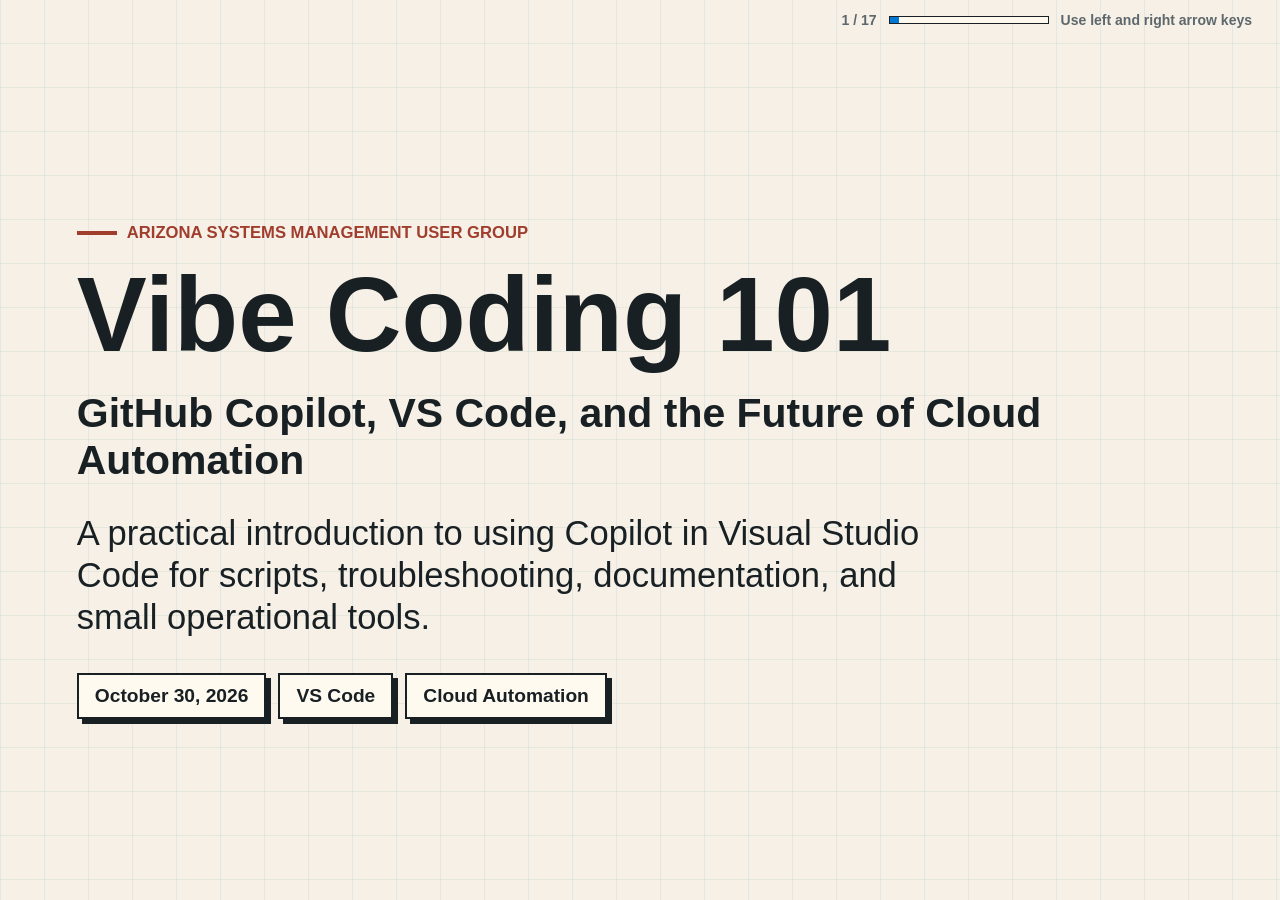
==== slides/index.html @ 4df2e49b "Add spec-driven development closing slide Co-authored-by: Copilot <223556219+Copilot@users.noreply.g" ====
<!doctype html>
<html lang="en">
<head>
  <meta charset="utf-8">
  <meta name="viewport" content="width=device-width, initial-scale=1">
  <title>Vibe Coding 101: GitHub Copilot, VS Code, and the Future of Cloud Automation</title>
  <style>
    :root {
      --bg: #f6f0e6;
      --ink: #182024;
      --muted: #5d676c;
      --panel: #fffaf0;
      --line: #d8cdbc;
      --cyan: #0078d4;
      --green: #16835a;
      --amber: #c77700;
      --brick: #a13d2d;
      --shadow: 0 18px 55px rgba(24, 32, 36, 0.16);
    }

    * {
      box-sizing: border-box;
    }

    body {
      margin: 0;
      height: 100vh;
      display: grid;
      grid-template-rows: auto minmax(0, 1fr);
      color: var(--ink);
      background:
        linear-gradient(90deg, rgba(0, 120, 212, 0.08) 1px, transparent 1px),
        linear-gradient(0deg, rgba(22, 131, 90, 0.07) 1px, transparent 1px),
        var(--bg);
      background-size: 44px 44px;
      font-family: "Aptos Display", "Segoe UI Variable Display", Candara, Calibri, sans-serif;
      overflow: hidden;
    }

    .deck {
      width: 100%;
      height: 100%;
      position: relative;
    }

    .slide {
      position: absolute;
      inset: 0;
      display: none;
      padding: clamp(32px, 6vw, 84px);
      align-items: safe center;
      overflow: auto;
    }

    .slide.active {
      display: flex;
    }

    .content {
      width: min(1180px, 100%);
      margin: 0 auto;
    }

    .presenter {
      display: grid;
      grid-template-columns: minmax(0, 1fr) minmax(220px, 360px);
      align-items: center;
      gap: clamp(28px, 5vw, 72px);
    }

    .presenter-photo {
      display: block;
      width: 100%;
      height: auto;
      border: 3px solid var(--ink);
      box-shadow: 12px 12px 0 var(--cyan);
    }

    .presenter-location {
      display: flex;
      align-items: center;
      gap: 12px;
      color: var(--cyan);
    }

    .presenter-location svg {
      width: 32px;
      height: 56px;
      flex-shrink: 0;
    }

    .presenter-location .cycling-icon {
      height: 32px;
    }

    .presenter-details {
      display: grid;
      gap: 10px;
      margin-top: 24px;
    }

    .presenter-details p {
      margin: 0;
      font-size: clamp(18px, 1.7vw, 26px);
      line-height: 1.35;
    }

    a {
      color: var(--cyan);
      text-underline-offset: 4px;
    }

    .demo a {
      color: #8dccff;
    }

    .eyebrow {
      display: inline-flex;
      gap: 10px;
      align-items: center;
      margin-bottom: 22px;
      color: var(--brick);
      font-size: clamp(14px, 1.3vw, 18px);
      font-weight: 800;
      text-transform: uppercase;
      letter-spacing: 0;
    }

    .eyebrow::before {
      content: "";
      width: 40px;
      height: 4px;
      background: var(--brick);
    }

    h1, h2 {
      margin: 0;
      line-height: 0.96;
      letter-spacing: 0;
      max-width: 980px;
    }

    h1 {
      font-size: clamp(54px, 8.2vw, 118px);
    }

    .title-subtitle {
      margin: 24px 0 0;
      max-width: 980px;
      color: var(--ink);
      font-size: clamp(28px, 3.2vw, 46px);
      font-weight: 650;
      line-height: 1.15;
    }

    h2 {
      font-size: clamp(46px, 6vw, 86px);
    }

    p {
      max-width: 850px;
      color: var(--muted);
      font-size: clamp(22px, 2.4vw, 34px);
      line-height: 1.22;
    }

    .lead {
      margin-top: 28px;
      color: var(--ink);
      font-size: clamp(24px, 2.7vw, 38px);
    }

    .meta {
      display: flex;
      flex-wrap: wrap;
      gap: 12px;
      margin-top: 34px;
    }

    .pill {
      border: 2px solid var(--ink);
      background: var(--panel);
      padding: 10px 16px;
      font-size: clamp(16px, 1.5vw, 22px);
      font-weight: 750;
      box-shadow: 5px 5px 0 var(--ink);
    }

    .grid {
      display: grid;
      grid-template-columns: repeat(3, 1fr);
      gap: 18px;
      margin-top: 42px;
    }

    .grid-operations {
      grid-template-columns: repeat(2, minmax(0, 1fr));
    }

    .tile {
      min-height: 190px;
      border: 2px solid var(--ink);
      background: var(--panel);
      padding: 24px;
      box-shadow: 7px 7px 0 var(--ink);
    }

    .tile strong {
      display: block;
      margin-bottom: 12px;
      font-size: clamp(24px, 2.3vw, 34px);
    }

    .tile span {
      color: var(--muted);
      font-size: clamp(18px, 1.7vw, 24px);
      line-height: 1.25;
    }

    .flow {
      display: grid;
      grid-template-columns: repeat(6, 1fr);
      gap: 12px;
      margin-top: 52px;
    }

    .step {
      min-height: 160px;
      padding: 18px;
      color: white;
      background: var(--cyan);
      border: 2px solid var(--ink);
      box-shadow: 6px 6px 0 var(--ink);
      font-size: clamp(18px, 1.7vw, 26px);
      font-weight: 850;
      display: flex;
      align-items: end;
    }

    .step:nth-child(2) { background: var(--green); }
    .step:nth-child(3) { background: var(--amber); }
    .step:nth-child(4) { background: var(--brick); }
    .step:nth-child(5) { background: #495057; }
    .step:nth-child(6) { background: #314b7c; }

    .prompt {
      margin-top: 40px;
      border: 2px solid var(--ink);
      background: #11181d;
      color: #f7f4eb;
      padding: 28px;
      box-shadow: var(--shadow);
      font-family: Consolas, "Cascadia Code", monospace;
      font-size: clamp(20px, 2vw, 30px);
      line-height: 1.35;
      white-space: pre-wrap;
    }

    ul {
      margin: 38px 0 0;
      padding: 0;
      display: grid;
      gap: 16px;
      list-style: none;
      max-width: 920px;
    }

    li {
      border-left: 8px solid var(--cyan);
      background: rgba(255, 250, 240, 0.78);
      padding: 16px 20px;
      font-size: clamp(22px, 2.2vw, 32px);
      line-height: 1.16;
      box-shadow: 0 8px 24px rgba(24, 32, 36, 0.08);
    }

    li:nth-child(2) { border-color: var(--green); }
    li:nth-child(3) { border-color: var(--amber); }
    li:nth-child(4) { border-color: var(--brick); }

    .demo {
      width: min(920px, 100%);
      border: 3px solid var(--ink);
      background: var(--ink);
      color: white;
      box-shadow: 12px 12px 0 var(--amber);
      padding: clamp(28px, 4vw, 52px);
    }

    .demo h2 {
      color: white;
    }

    .demo p {
      color: #dce7ea;
    }

    .slide-status {
      display: grid;
      grid-template-columns: auto minmax(80px, 160px) auto;
      align-items: center;
      justify-content: end;
      gap: 12px;
      padding: 12px 28px;
      color: var(--muted);
      font-size: 14px;
      font-weight: 750;
      pointer-events: none;
    }

    .bar {
      width: 100%;
      height: 8px;
      border: 1px solid var(--ink);
      background: rgba(255, 250, 240, 0.85);
    }

    .bar span {
      display: block;
      width: 0;
      height: 100%;
      background: var(--cyan);
      transition: width 180ms ease;
    }

    @media (max-width: 860px) {
      .slide-status {
        grid-template-columns: auto minmax(80px, 160px);
        padding: 12px 22px;
      }

      .slide-status .navigation-hint {
        grid-column: 1 / -1;
        justify-self: end;
        font-size: 12px;
      }

      .slide {
        padding: 28px 22px;
      }

      .grid,
      .flow,
      .presenter {
        grid-template-columns: 1fr;
      }

      .presenter-photo {
        max-width: 280px;
      }

      .tile,
      .step {
        min-height: auto;
      }
    }

    @media print {
      body {
        display: block;
        height: auto;
        overflow: visible;
        background: white;
      }

      .deck,
      .slide {
        position: static;
        display: block;
        width: auto;
        height: auto;
        overflow: visible;
        page-break-after: always;
      }

      .slide-status {
        display: none;
      }
    }
  </style>
</head>
<body>
  <div class="slide-status" aria-hidden="true">
    <span id="counter">1 / 17</span>
    <div class="bar"><span id="progress"></span></div>
    <span class="navigation-hint">Use left and right arrow keys</span>
  </div>

  <main class="deck" aria-live="polite">
    <section class="slide active">
      <div class="content">
        <div class="eyebrow">Arizona Systems Management User Group</div>
        <h1>Vibe Coding 101</h1>
        <p class="title-subtitle">GitHub Copilot, VS Code, and the Future of Cloud Automation</p>
        <p class="lead">A practical introduction to using Copilot in Visual Studio Code for scripts, troubleshooting, documentation, and small operational tools.</p>
        <div class="meta">
          <span class="pill">October 30, 2026</span>
          <span class="pill">VS Code</span>
          <span class="pill">Cloud Automation</span>
        </div>
      </div>
    </section>

    <section class="slide">
      <div class="content presenter">
        <div>
          <div class="eyebrow">Meet Your Presenter</div>
          <h2>Greg Ramsey</h2>
          <p class="lead">Senior Distinguished Engineer / Senior Architect</p>
          <p>Dell Technologies</p>
          <p class="presenter-location">
            <svg viewBox="0 0 32 56" fill="none" stroke="currentColor" stroke-width="2" stroke-linecap="round" stroke-linejoin="round" aria-hidden="true">
              <path d="M16 2v8M10 14l6-4 6 4M3 17h26l-7 5H10zM12 22l2 10-5 21M20 22l-2 10 5 21M14 32h4M11 45h10M6 54h20"/>
            </svg>
            <span>Based in Seattle</span>
          </p>
          <p class="presenter-location">
            <svg class="cycling-icon" viewBox="0 0 32 32" fill="none" stroke="currentColor" stroke-width="1.6" stroke-linecap="round" stroke-linejoin="round" aria-hidden="true">
              <circle cx="7" cy="23" r="6"/>
              <circle cx="25" cy="23" r="6"/>
              <path d="M7 23l6-12 6 12H7l14-12 4 12M10 11h6M21 11l-2-5h5"/>
            </svg>
            <span>Enjoys cycling</span>
          </p>
          <div class="presenter-details">
            <p><strong>X:</strong> <a href="https://x.com/ramseyg" target="_blank" rel="noopener noreferrer">@ramseyg</a></p>
            <p><strong>LinkedIn:</strong> <a href="https://www.linkedin.com/in/ramseyg/" target="_blank" rel="noopener noreferrer">Greg Ramsey</a></p>
          </div>
        </div>
        <img class="presenter-photo" src="images/greg-ramsey.jpg" alt="Greg Ramsey" width="400" height="400">
      </div>
    </section>

    <section class="slide">
      <div class="content">
        <div class="eyebrow">Before We Begin</div>
        <h2>We all come to AI with different experience and perspectives.</h2>
      </div>
    </section>

    <section class="slide">
      <div class="content">
        <div class="eyebrow">Keep The Trajectory In Mind</div>
        <h2>Today's AI is a starting point, not the ceiling.</h2>
        <p class="lead">Expect capabilities to improve. Keep your judgment in the loop.</p>
      </div>
    </section>

    <section class="slide">
      <div class="content">
        <div class="eyebrow">Why It Matters</div>
        <h2>Cloud work is full of repeatable patterns.</h2>
        <div class="grid grid-operations">
          <div class="tile"><strong>Scripts</strong><span>Generate, explain, and refine automation without starting from a blank file.</span></div>
          <div class="tile"><strong>Config</strong><span>Reason through YAML, JSON, Bicep, CLI commands, and docs from inside the editor.</span></div>
          <div class="tile"><strong>Troubleshooting</strong><span>Use errors and terminal output as context for the next useful step.</span></div>
          <div class="tile"><strong>Simplify</strong><span>Build operator-friendly interfaces that turn routine tasks into clear, guided steps.</span></div>
        </div>
      </div>
    </section>

    <section class="slide">
      <div class="content">
        <div class="eyebrow">Vibe Coding</div>
        <h2>A fast loop with human judgment still in charge.</h2>
        <div class="flow" aria-label="Vibe coding workflow">
          <div class="step">Prompt</div>
          <div class="step">Draft</div>
          <div class="step">Review</div>
          <div class="step">Test</div>
          <div class="step">Refine</div>
          <div class="step">Document</div>
        </div>
      </div>
    </section>

    <section class="slide">
      <div class="content">
        <div class="eyebrow">Copilot In VS Code</div>
        <h2>Copilot shows up where the work is happening.</h2>
        <ul>
          <li>Inline suggestions while you type</li>
          <li>Chat for questions, generation, explanation, and debugging</li>
          <li>Workspace context from files, selections, and terminal output</li>
          <li>Help with tests, documentation, refactoring, and reviews</li>
        </ul>
      </div>
    </section>

    <section class="slide">
      <div class="content">
        <div class="eyebrow">Prompt Pattern</div>
        <h2>Useful prompts have four parts.</h2>
        <div class="prompt">Goal: What I want to accomplish.
Context: The tool, language, file, or environment.
Constraints: What must or must not happen.
Output: The format I want back.</div>
      </div>
    </section>

    <section class="slide">
      <div class="content demo">
        <div class="eyebrow">Demo 1</div>
        <h2>Explain and improve a script.</h2>
        <p>Switch to VS Code. Select a small PowerShell or Azure CLI script, ask Copilot to explain it, identify risk, and improve readability without changing behavior.</p>
      </div>
    </section>

    <section class="slide">
      <div class="content">
        <div class="eyebrow">Cloud Automation Use Cases</div>
        <h2>Good demos are useful, safe, and easy to inspect.</h2>
        <ul>
          <li>Azure resource inventory</li>
          <li>Script explanation and risk review</li>
          <li>Broken script troubleshooting</li>
          <li>Operational documentation generation</li>
        </ul>
      </div>
    </section>

    <section class="slide">
      <div class="content demo">
        <div class="eyebrow">Demo 2</div>
        <h2>Build an Azure inventory helper.</h2>
        <p>Start from plain language, generate a read-only script, add parameters, improve output, review the result, then ask Copilot to create usage documentation.</p>
      </div>
    </section>

    <section class="slide">
      <div class="content">
        <div class="eyebrow">Guardrails</div>
        <h2>Generated code is a draft.</h2>
        <ul>
          <li>Review before running</li>
          <li>Protect secrets and tenant data</li>
          <li>Prefer read-only demos and least privilege</li>
          <li>Validate in a safe environment before production</li>
        </ul>
      </div>
    </section>

    <section class="slide">
      <div class="content">
        <div class="eyebrow">Looking Ahead</div>
        <h2>Vibe coding vs. spec-driven development</h2>
        <div class="grid grid-operations">
          <div class="tile">
            <strong>Vibe coding</strong>
            <span>Explore through conversation: prompt, review, test, and refine as the idea takes shape.</span>
          </div>
          <div class="tile">
            <strong>Spec-driven development</strong>
            <span>Make intent explicit first: agree on requirements and acceptance criteria, then guide implementation and tests with a shared spec.</span>
          </div>
        </div>
        <p>More structure as scope and team needs grow. Both still need iteration and review.</p>
        <p>Beyond today's scope: explore <a href="https://github.com/github/spec-kit" target="_blank" rel="noopener noreferrer">GitHub Spec Kit</a> next.</p>
      </div>
    </section>

    <section class="slide">
      <div class="content">
        <div class="eyebrow">Next Steps</div>
        <h2>Try it on one small automation task.</h2>
        <ul>
          <li>Use the goal, context, constraints, output pattern</li>
          <li>Ask Copilot to explain before changing code</li>
          <li>Keep a personal prompt library</li>
          <li>Build review and testing into the loop</li>
        </ul>
      </div>
    </section>

    <section class="slide">
      <div class="content">
        <div class="eyebrow">Beyond Scripts: App Showcase</div>
        <h2>Small ideas. Useful apps.</h2>
        <div class="grid">
          <div class="tile">
            <strong><a href="https://www.eventpin.net/" target="_blank" rel="noopener noreferrer">EventPin</a></strong>
            <span>An interactive map showing where event attendees are from.</span>
          </div>
          <div class="tile">
            <strong><a href="https://rideradar.net/" target="_blank" rel="noopener noreferrer">Ride Radar</a></strong>
            <span>Cyclist-focused weather forecasts with daylight temperatures, rain, wind, and UV conditions.</span>
          </div>
          <div class="tile">
            <strong><a href="https://www.stripstumble.com/" target="_blank" rel="noopener noreferrer">Strip Stumble</a></strong>
            <span>Created by a colleague of Greg's. A Las Vegas Strip guide to food, drinks, happy hours, entertainment, and printable maps.</span>
          </div>
        </div>
      </div>
    </section>

    <section class="slide">
      <div class="content demo">
        <div class="eyebrow">One More Live Look</div>
        <h2>Explore Meta Muse.</h2>
        <p>Switch from slides to a live walkthrough of one or two examples.</p>
        <p><a href="https://muse.ai/" target="_blank" rel="noopener noreferrer">Open Meta Muse</a></p>
      </div>
    </section>

    <section class="slide">
      <div class="content">
        <div class="eyebrow">Q&A</div>
        <h2>What automation task would you try first?</h2>
        <p>Good candidate: something repetitive, non-production, inspectable, and useful enough that improving it would save real time.</p>
      </div>
    </section>
  </main>

  <script>
    const slides = Array.from(document.querySelectorAll('.slide'));
    const counter = document.querySelector('#counter');
    const progress = document.querySelector('#progress');
    let current = 0;

    function showSlide(index) {
      current = Math.max(0, Math.min(index, slides.length - 1));
      slides.forEach((slide, slideIndex) => {
        slide.classList.toggle('active', slideIndex === current);
      });
      counter.textContent = `${current + 1} / ${slides.length}`;
      progress.style.width = `${((current + 1) / slides.length) * 100}%`;
    }

    document.addEventListener('keydown', (event) => {
      if (event.key === 'ArrowRight' || event.key === 'PageDown' || event.key === ' ') {
        event.preventDefault();
        showSlide(current + 1);
      }

      if (event.key === 'ArrowLeft' || event.key === 'PageUp') {
        event.preventDefault();
        showSlide(current - 1);
      }

      if (event.key === 'Home') {
        showSlide(0);
      }

      if (event.key === 'End') {
        showSlide(slides.length - 1);
      }
    });

    showSlide(0);
  </script>
</body>
</html>
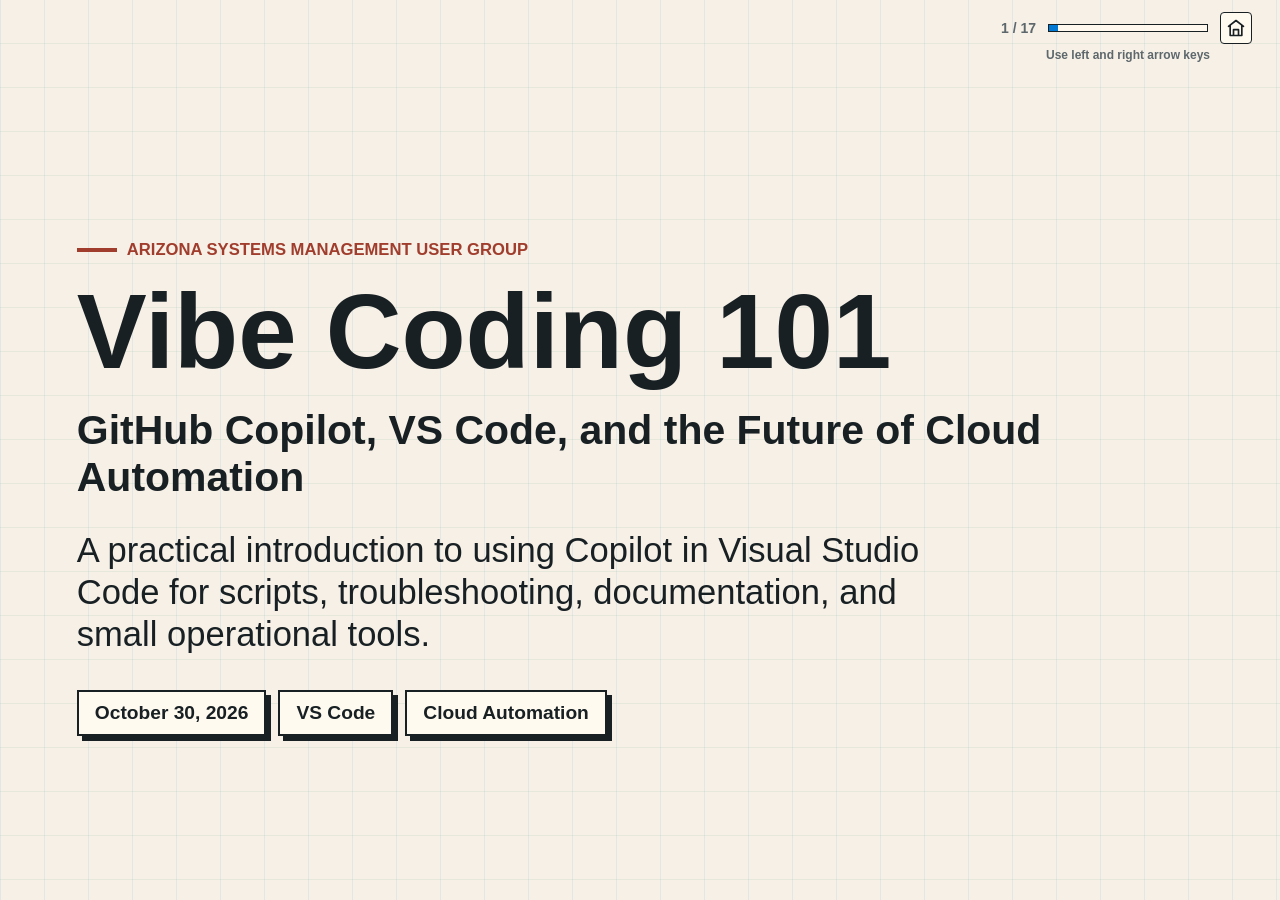
==== commit 413271bb: "Update presentation and add Intune dashboard demo Co-authored-by: Copilot <223556219+Copilot@users.n" ====
--- a/slides/index.html
+++ b/slides/index.html
@@ -56,6 +56,25 @@
       display: flex;
     }
 
+    .slide-use-cases {
+      padding-block: 24px;
+      align-items: flex-start;
+    }
+
+    .slide-use-cases h2 {
+      font-size: clamp(40px, 4.5vw, 64px);
+    }
+
+    .slide-use-cases ul {
+      margin-top: 24px;
+      gap: 10px;
+    }
+
+    .slide-use-cases li {
+      padding-block: 12px;
+      font-size: clamp(20px, 2vw, 28px);
+    }
+
     .content {
       width: min(1180px, 100%);
       margin: 0 auto;
@@ -155,6 +174,12 @@
 
     h2 {
       font-size: clamp(46px, 6vw, 86px);
+    }
+
+    .showcase-title {
+      max-width: none;
+      font-size: clamp(20px, 5.4vw, 78px);
+      white-space: nowrap;
     }
 
     p {
@@ -298,21 +323,63 @@
     .slide-status {
       display: grid;
       grid-template-columns: auto minmax(80px, 160px) auto;
+      grid-template-rows: auto auto;
       align-items: center;
       justify-content: end;
-      gap: 12px;
+      column-gap: 12px;
+      row-gap: 4px;
       padding: 12px 28px;
       color: var(--muted);
       font-size: 14px;
       font-weight: 750;
-      pointer-events: none;
+    }
+
+    .slide-counter {
+      grid-column: 1;
+      grid-row: 1;
     }
 
     .bar {
+      grid-column: 2;
+      grid-row: 1;
       width: 100%;
       height: 8px;
       border: 1px solid var(--ink);
       background: rgba(255, 250, 240, 0.85);
+    }
+
+    .home-button {
+      grid-column: 3;
+      grid-row: 1;
+      display: grid;
+      place-items: center;
+      width: 32px;
+      height: 32px;
+      padding: 5px;
+      border: 1px solid var(--ink);
+      border-radius: 4px;
+      color: var(--ink);
+      background: var(--panel);
+      cursor: pointer;
+    }
+
+    .home-button:hover,
+    .home-button:focus-visible {
+      color: white;
+      background: var(--cyan);
+    }
+
+    .home-button svg {
+      width: 20px;
+      height: 20px;
+    }
+
+    .navigation-hint {
+      grid-column: 2;
+      grid-row: 2;
+      justify-self: center;
+      font-size: 12px;
+      white-space: nowrap;
     }
 
     .bar span {
@@ -325,14 +392,8 @@
 
     @media (max-width: 860px) {
       .slide-status {
-        grid-template-columns: auto minmax(80px, 160px);
+        grid-template-columns: auto minmax(80px, 160px) auto;
         padding: 12px 22px;
-      }
-
-      .slide-status .navigation-hint {
-        grid-column: 1 / -1;
-        justify-self: end;
-        font-size: 12px;
       }
 
       .slide {
@@ -380,9 +441,14 @@
   </style>
 </head>
 <body>
-  <div class="slide-status" aria-hidden="true">
-    <span id="counter">1 / 17</span>
+  <div class="slide-status">
+    <span class="slide-counter" id="counter" aria-live="polite">1 / 17</span>
     <div class="bar"><span id="progress"></span></div>
+    <button class="home-button" id="home-button" type="button" aria-label="Go to first slide" title="Go to first slide">
+      <svg viewBox="0 0 24 24" fill="none" stroke="currentColor" stroke-width="2" stroke-linecap="round" stroke-linejoin="round" aria-hidden="true">
+        <path d="m3 10 9-7 9 7M5 9v12h14V9M9 21v-7h6v7"/>
+      </svg>
+    </button>
     <span class="navigation-hint">Use left and right arrow keys</span>
   </div>
 
@@ -448,6 +514,14 @@
 
     <section class="slide">
       <div class="content">
+        <div class="eyebrow">A Word About Security</div>
+        <h2>Today’s examples are for demonstration purposes only.</h2>
+        <p>Before using them in your environment, consult your security team and follow your organization’s policies.</p>
+      </div>
+    </section>
+
+    <section class="slide">
+      <div class="content">
         <div class="eyebrow">Why It Matters</div>
         <h2>Cloud work is full of repeatable patterns.</h2>
         <div class="grid grid-operations">
@@ -498,15 +572,7 @@
       </div>
     </section>
 
-    <section class="slide">
-      <div class="content demo">
-        <div class="eyebrow">Demo 1</div>
-        <h2>Explain and improve a script.</h2>
-        <p>Switch to VS Code. Select a small PowerShell or Azure CLI script, ask Copilot to explain it, identify risk, and improve readability without changing behavior.</p>
-      </div>
-    </section>
-
-    <section class="slide">
+    <section class="slide slide-use-cases">
       <div class="content">
         <div class="eyebrow">Cloud Automation Use Cases</div>
         <h2>Good demos are useful, safe, and easy to inspect.</h2>
@@ -515,15 +581,23 @@
           <li>Script explanation and risk review</li>
           <li>Broken script troubleshooting</li>
           <li>Operational documentation generation</li>
+          <li>Simple web apps</li>
         </ul>
+      </div>
+    </section>
+
+    <section class="slide">
+      <div class="content demo">
+        <div class="eyebrow">Demo 1</div>
+        <h2>Explain and improve a script.</h2>
       </div>
     </section>
 
     <section class="slide">
       <div class="content demo">
         <div class="eyebrow">Demo 2</div>
-        <h2>Build an Azure inventory helper.</h2>
-        <p>Start from plain language, generate a read-only script, add parameters, improve output, review the result, then ask Copilot to create usage documentation.</p>
+        <h2>Explore an Intune endpoint dashboard.</h2>
+        <p>Use sample data to explore fleet compliance, OS versions, and stale devices, with filters and drill-downs. See how it can connect to Microsoft Graph.</p>
       </div>
     </section>
 
@@ -575,7 +649,7 @@
     <section class="slide">
       <div class="content">
         <div class="eyebrow">Beyond Scripts: App Showcase</div>
-        <h2>Small ideas. Useful apps.</h2>
+        <h2 class="showcase-title">Small ideas. Useful apps.</h2>
         <div class="grid">
           <div class="tile">
             <strong><a href="https://www.eventpin.net/" target="_blank" rel="noopener noreferrer">EventPin</a></strong>
@@ -594,15 +668,6 @@
     </section>
 
     <section class="slide">
-      <div class="content demo">
-        <div class="eyebrow">One More Live Look</div>
-        <h2>Explore Meta Muse.</h2>
-        <p>Switch from slides to a live walkthrough of one or two examples.</p>
-        <p><a href="https://muse.ai/" target="_blank" rel="noopener noreferrer">Open Meta Muse</a></p>
-      </div>
-    </section>
-
-    <section class="slide">
       <div class="content">
         <div class="eyebrow">Q&A</div>
         <h2>What automation task would you try first?</h2>
@@ -615,6 +680,7 @@
     const slides = Array.from(document.querySelectorAll('.slide'));
     const counter = document.querySelector('#counter');
     const progress = document.querySelector('#progress');
+    const homeButton = document.querySelector('#home-button');
     let current = 0;
 
     function showSlide(index) {
@@ -624,6 +690,7 @@
       });
       counter.textContent = `${current + 1} / ${slides.length}`;
       progress.style.width = `${((current + 1) / slides.length) * 100}%`;
+      history.replaceState(null, '', `#slide-${current + 1}`);
     }
 
     document.addEventListener('keydown', (event) => {
@@ -646,7 +713,10 @@
       }
     });
 
-    showSlide(0);
+    homeButton.addEventListener('click', () => showSlide(0));
+
+    const savedSlide = Number(location.hash.match(/^#slide-(\d+)$/)?.[1]) - 1;
+    showSlide(Number.isInteger(savedSlide) && savedSlide >= 0 ? savedSlide : 0);
   </script>
 </body>
 </html>
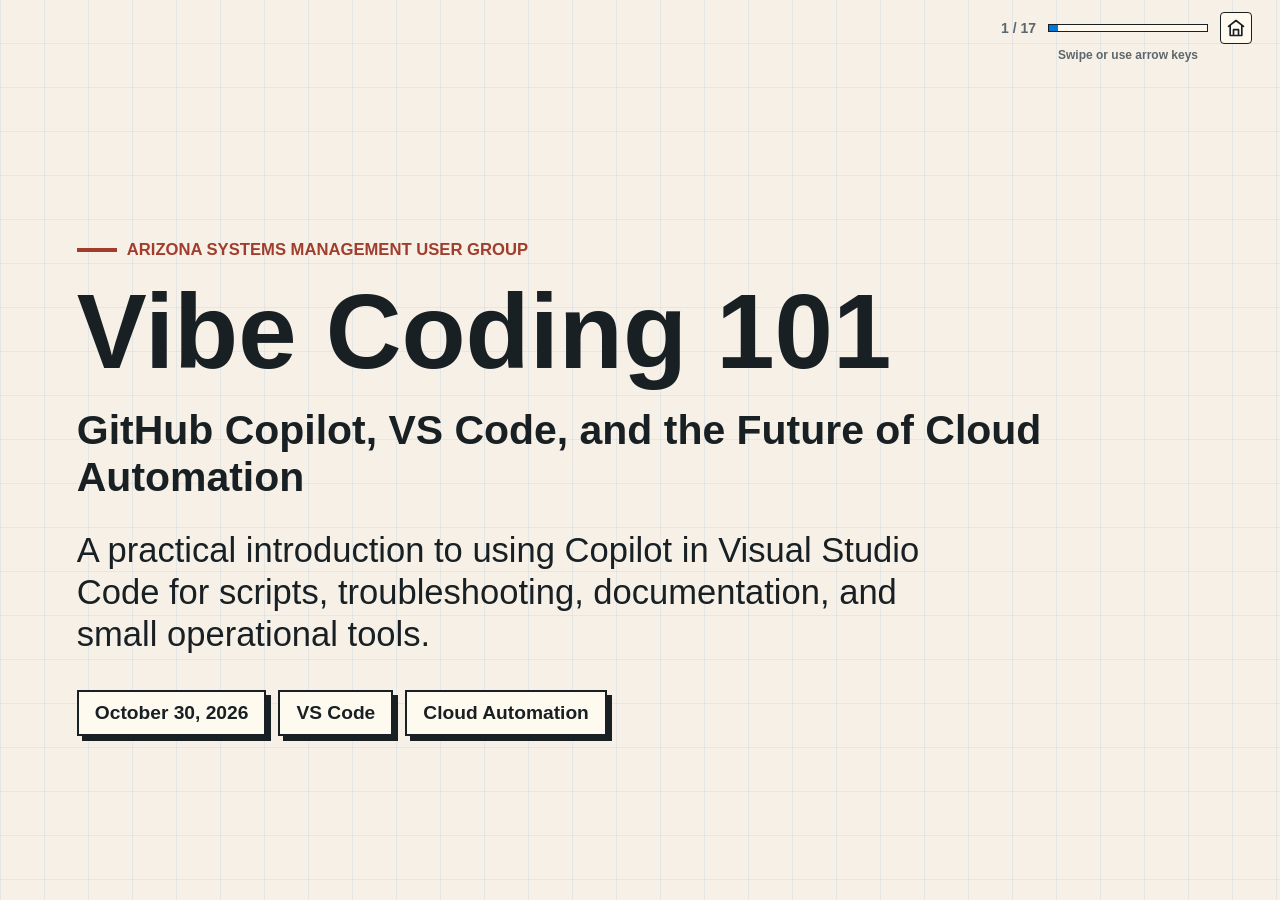
==== commit df6f429b: "Add touch swipe navigation to slide deck Co-authored-by: Copilot <223556219+Copilot@users.noreply.gi" ====
--- a/slides/index.html
+++ b/slides/index.html
@@ -50,6 +50,7 @@
       padding: clamp(32px, 6vw, 84px);
       align-items: safe center;
       overflow: auto;
+      touch-action: pan-y;
     }
 
     .slide.active {
@@ -61,18 +62,15 @@
       align-items: flex-start;
     }
 
-    .slide-use-cases h2 {
-      font-size: clamp(40px, 4.5vw, 64px);
-    }
-
     .slide-use-cases ul {
+      grid-template-columns: repeat(2, minmax(0, 1fr));
       margin-top: 24px;
-      gap: 10px;
+      gap: 10px 16px;
     }
 
     .slide-use-cases li {
-      padding-block: 12px;
-      font-size: clamp(20px, 2vw, 28px);
+      padding-block: 10px;
+      font-size: clamp(22px, 2.2vw, 32px);
     }
 
     .content {
@@ -259,7 +257,21 @@
       font-size: clamp(18px, 1.7vw, 26px);
       font-weight: 850;
       display: flex;
-      align-items: end;
+      flex-direction: column;
+      align-items: flex-start;
+      justify-content: space-between;
+    }
+
+    .step-owner {
+      padding: 5px 8px;
+      border: 1px solid #ffffff99;
+      border-radius: 999px;
+      color: white;
+      font-size: clamp(10px, .8vw, 13px);
+      font-weight: 700;
+      line-height: 1;
+      letter-spacing: .04em;
+      text-transform: uppercase;
     }
 
     .step:nth-child(2) { background: var(--green); }
@@ -320,6 +332,60 @@
       color: #dce7ea;
     }
 
+    .closing-layout {
+      display: grid;
+      grid-template-columns: minmax(0, 1fr) clamp(160px, 20vw, 230px);
+      align-items: center;
+      gap: clamp(28px, 5vw, 64px);
+      margin-top: 28px;
+    }
+
+    .closing-layout p {
+      margin: 0;
+    }
+
+    .deck-qr {
+      display: grid;
+      justify-items: center;
+      gap: 12px;
+      color: var(--ink);
+      font-size: clamp(14px, 1.2vw, 18px);
+      font-weight: 700;
+      text-align: center;
+      text-decoration: none;
+    }
+
+    .deck-qr img {
+      display: block;
+      width: 100%;
+      border: 10px solid white;
+      box-shadow: 7px 7px 0 var(--ink);
+      image-rendering: pixelated;
+    }
+
+    .deck-url {
+      overflow-wrap: anywhere;
+      font-size: clamp(12px, 1vw, 16px);
+      font-weight: 500;
+    }
+
+    .closing-share {
+      display: grid;
+      justify-items: center;
+      gap: 12px;
+    }
+
+    .repo-link {
+      font-size: clamp(12px, 1vw, 16px);
+      font-weight: 500;
+    }
+
+    .deck-qr:hover .deck-url,
+    .deck-qr:focus-visible .deck-url {
+      text-decoration: underline;
+      text-underline-offset: 4px;
+    }
+
     .slide-status {
       display: grid;
       grid-template-columns: auto minmax(80px, 160px) auto;
@@ -413,6 +479,21 @@
       .tile,
       .step {
         min-height: auto;
+      }
+    }
+
+    @media (max-width: 640px) {
+      .slide-use-cases ul {
+        grid-template-columns: 1fr;
+      }
+
+      .closing-layout {
+        grid-template-columns: 1fr;
+        justify-items: start;
+      }
+
+      .deck-qr {
+        width: min(160px, 100%);
       }
     }
 
@@ -449,7 +530,7 @@
         <path d="m3 10 9-7 9 7M5 9v12h14V9M9 21v-7h6v7"/>
       </svg>
     </button>
-    <span class="navigation-hint">Use left and right arrow keys</span>
+    <span class="navigation-hint">Swipe or use arrow keys</span>
   </div>
 
   <main class="deck" aria-live="polite">
@@ -538,12 +619,12 @@
         <div class="eyebrow">Vibe Coding</div>
         <h2>A fast loop with human judgment still in charge.</h2>
         <div class="flow" aria-label="Vibe coding workflow">
-          <div class="step">Prompt</div>
-          <div class="step">Draft</div>
-          <div class="step">Review</div>
-          <div class="step">Test</div>
-          <div class="step">Refine</div>
-          <div class="step">Document</div>
+          <div class="step"><span class="step-owner">Human</span><span>Prompt</span></div>
+          <div class="step"><span class="step-owner">Copilot</span><span>Draft</span></div>
+          <div class="step"><span class="step-owner">Human</span><span>Review</span></div>
+          <div class="step"><span class="step-owner">Human + tools</span><span>Test</span></div>
+          <div class="step"><span class="step-owner">Together</span><span>Refine</span></div>
+          <div class="step"><span class="step-owner">Copilot + human</span><span>Document</span></div>
         </div>
       </div>
     </section>
@@ -670,8 +751,20 @@
     <section class="slide">
       <div class="content">
         <div class="eyebrow">Q&A</div>
-        <h2>What automation task would you try first?</h2>
-        <p>Good candidate: something repetitive, non-production, inspectable, and useful enough that improving it would save real time.</p>
+        <div class="closing-layout">
+          <div>
+            <h2>What automation task would you try first?</h2>
+            <p>Good candidate: something repetitive, non-production, inspectable, and useful enough that improving it would save real time.</p>
+          </div>
+          <div class="closing-share">
+            <a class="deck-qr" href="https://ramseygr.github.io/AZSMUG20261030/" target="_blank" rel="noopener noreferrer" aria-label="Open the published slide deck">
+              <img src="images/deck-qr.svg" alt="QR code linking to the published slide deck">
+              <span>Scan to open the slides</span>
+              <span class="deck-url">ramseygr.github.io/AZSMUG20261030</span>
+            </a>
+            <a class="repo-link" href="https://github.com/ramseygr/AZSMUG20261030" target="_blank" rel="noopener noreferrer">Source: GitHub repository</a>
+          </div>
+        </div>
       </div>
     </section>
   </main>
@@ -681,7 +774,9 @@
     const counter = document.querySelector('#counter');
     const progress = document.querySelector('#progress');
     const homeButton = document.querySelector('#home-button');
+    const deck = document.querySelector('.deck');
     let current = 0;
+    let touchStart = null;
 
     function showSlide(index) {
       current = Math.max(0, Math.min(index, slides.length - 1));
@@ -713,6 +808,28 @@
       }
     });
 
+    deck.addEventListener('pointerdown', (event) => {
+      if (!event.isPrimary || event.pointerType !== 'touch'
+        || event.target.closest('a, button, input, textarea, select')) {
+        touchStart = null;
+        return;
+      }
+      touchStart = { x: event.clientX, y: event.clientY, pointerId: event.pointerId };
+    });
+
+    deck.addEventListener('pointerup', (event) => {
+      if (!touchStart || event.pointerId !== touchStart.pointerId) return;
+      const deltaX = event.clientX - touchStart.x;
+      const deltaY = event.clientY - touchStart.y;
+      touchStart = null;
+      if (Math.abs(deltaX) < 50 || Math.abs(deltaX) < Math.abs(deltaY) * 1.25) return;
+      showSlide(current + (deltaX < 0 ? 1 : -1));
+    });
+
+    deck.addEventListener('pointercancel', () => {
+      touchStart = null;
+    });
+
     homeButton.addEventListener('click', () => showSlide(0));
 
     const savedSlide = Number(location.hash.match(/^#slide-(\d+)$/)?.[1]) - 1;
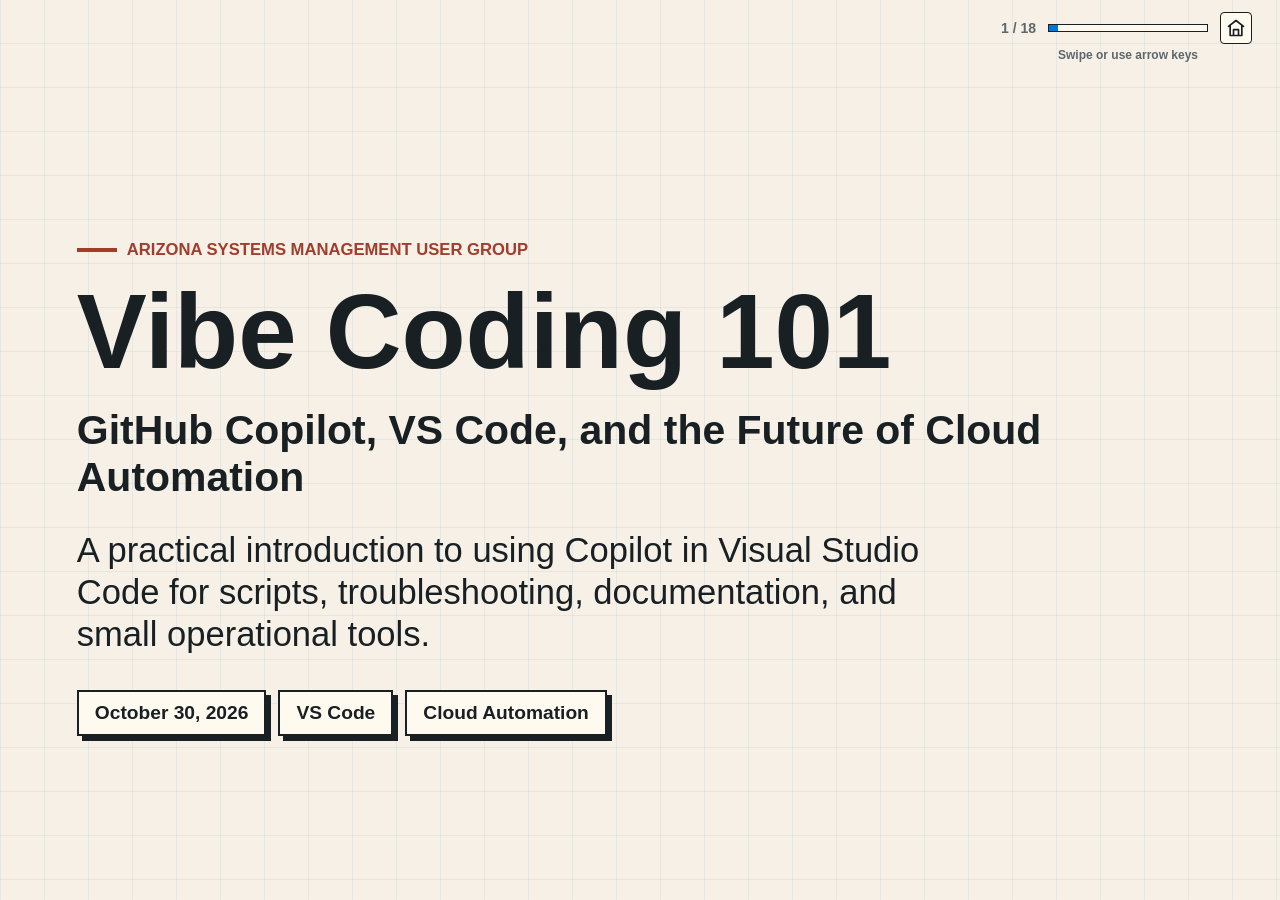
==== commit 87a2b7c5: "Add session resources slide Co-authored-by: Copilot <223556219+Copilot@users.noreply.github.com>" ====
--- a/slides/index.html
+++ b/slides/index.html
@@ -240,6 +240,12 @@
       line-height: 1.25;
     }
 
+    .tile .optional-label {
+      color: var(--muted);
+      font-size: clamp(14px, 1.2vw, 18px);
+      font-weight: 500;
+    }
+
     .flow {
       display: grid;
       grid-template-columns: repeat(6, 1fr);
@@ -483,6 +489,17 @@
     }
 
     @media (max-width: 640px) {
+      body {
+        height: 100dvh;
+      }
+
+      .slide {
+        align-items: flex-start;
+        overflow-y: auto;
+        overscroll-behavior-y: contain;
+        -webkit-overflow-scrolling: touch;
+      }
+
       .slide-use-cases ul {
         grid-template-columns: 1fr;
       }
@@ -767,6 +784,27 @@
         </div>
       </div>
     </section>
+
+    <section class="slide slide-resources">
+      <div class="content">
+        <div class="eyebrow">Resources</div>
+        <h2>Keep exploring.</h2>
+        <div class="grid">
+          <div class="tile">
+            <strong><a href="https://github.com/ramseygr/AZSMUG20261030" target="_blank" rel="noopener noreferrer">Session repository</a></strong>
+            <span>Slides, demos, and reusable prompts from this session.</span>
+          </div>
+          <div class="tile">
+            <strong><a href="https://learn.microsoft.com/en-us/entra/msal/javascript/browser/about-msal-browser" target="_blank" rel="noopener noreferrer">MSAL Browser</a></strong>
+            <span>Microsoft documentation for the browser authentication library used in the dashboard demo.</span>
+          </div>
+          <div class="tile">
+            <strong><a href="https://docs.github.com/en/billing/concepts/product-billing/github-copilot-licenses" target="_blank" rel="noopener noreferrer">Copilot licensing <span class="optional-label">(Optional)</span></a></strong>
+            <span>Reference for Copilot plans and license options.</span>
+          </div>
+        </div>
+      </div>
+    </section>
   </main>
 
   <script>
